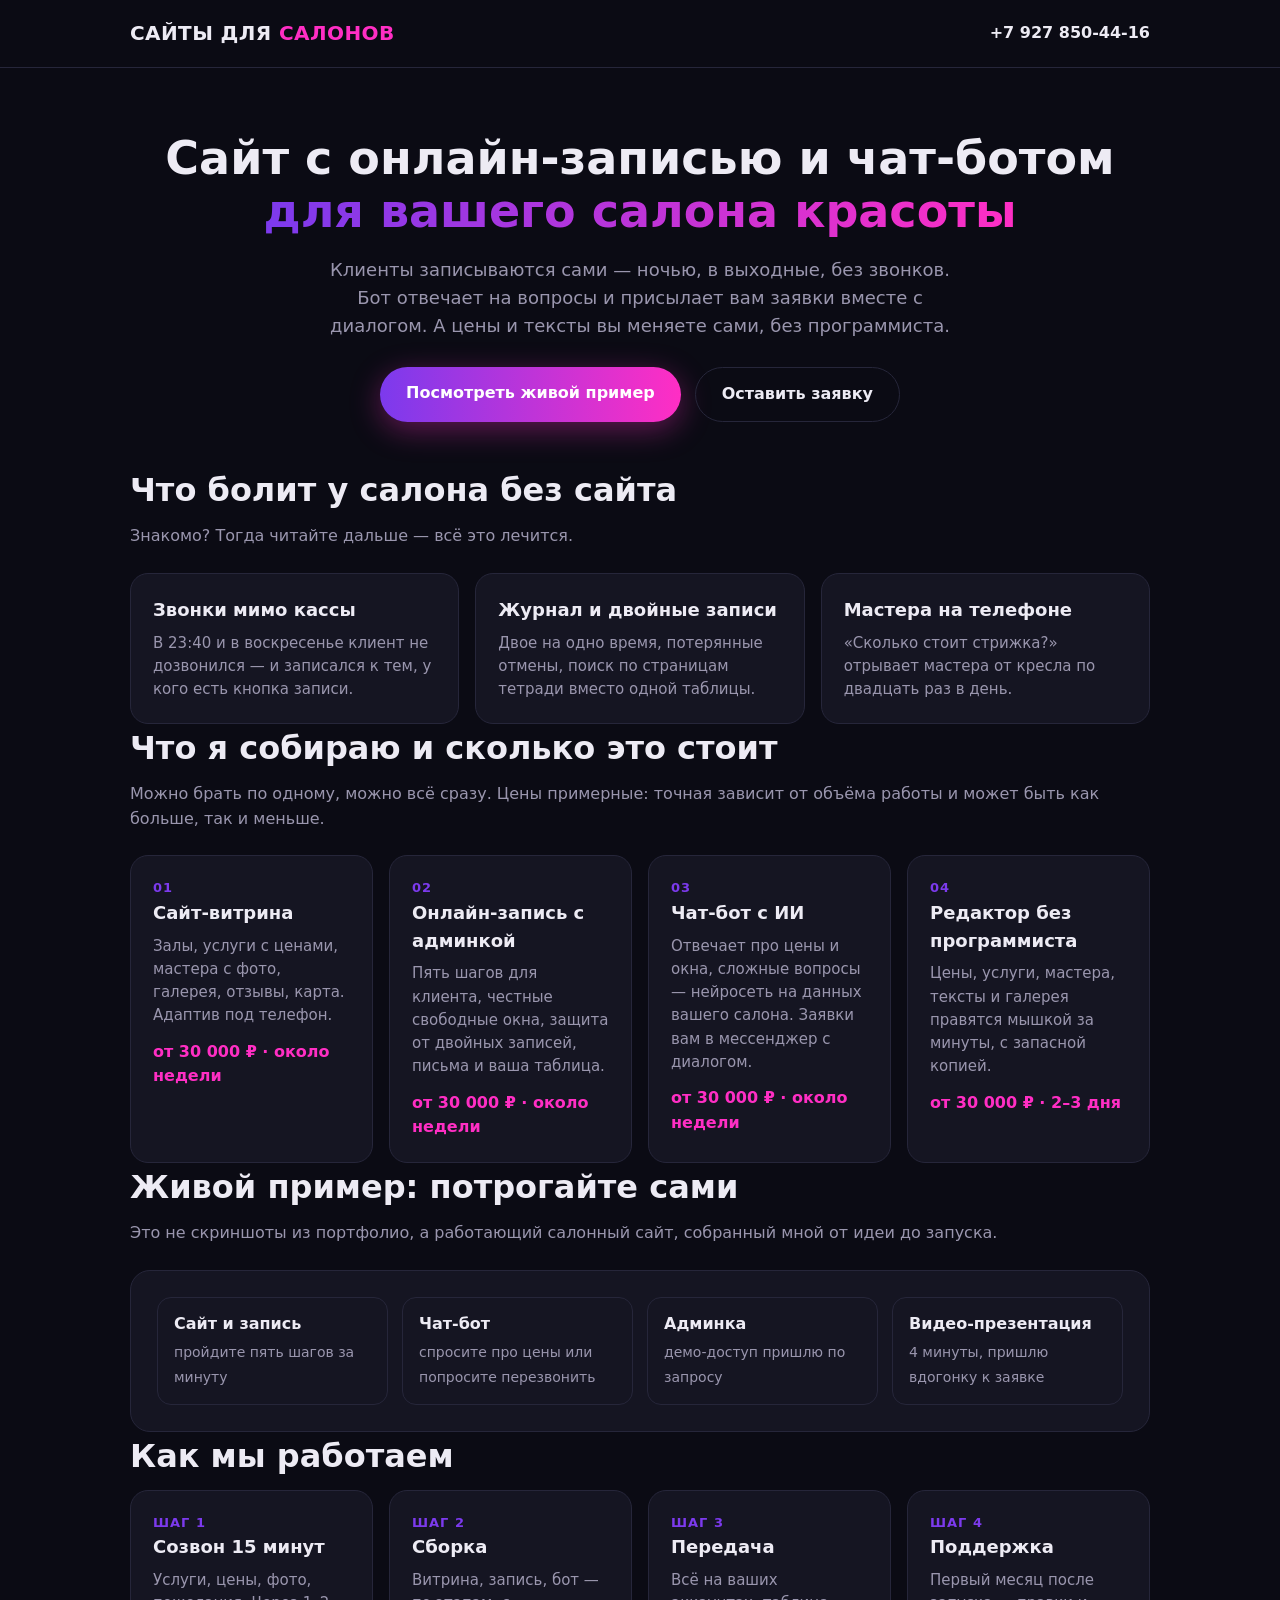
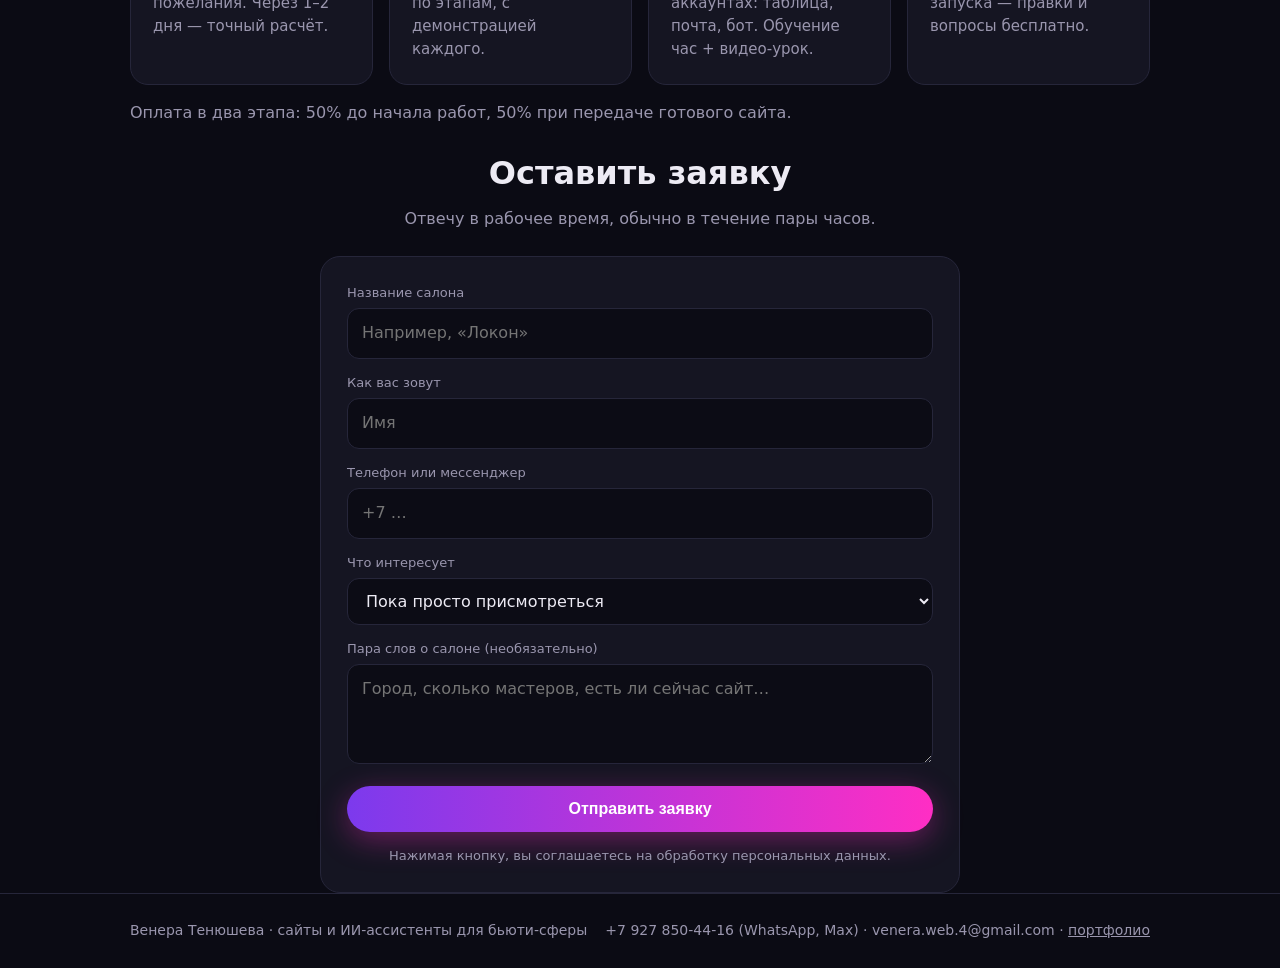
==== uslugi/index.html @ 6868dab9 "Лендинг услуги + приём заявок leadusl: uslugi/index.html" ====
<!DOCTYPE html>
<html lang="ru">
<head>
<meta charset="utf-8">
<meta name="viewport" content="width=device-width, initial-scale=1">
<title>Сайты и чат-боты для салонов красоты — Венера Тенюшева</title>
<meta name="description" content="Сайт с онлайн-записью, админкой и чат-ботом для парикмахерской или салона красоты. Живой пример, видео-презентация, цены от 30 000 ₽.">
<link rel="icon" href="data:image/svg+xml,%3Csvg xmlns='http://www.w3.org/2000/svg' viewBox='0 0 100 100'%3E%3Ctext y='.9em' font-size='90'%3E✂️%3C/text%3E%3C/svg%%">
<style>
:root{--bg:#0b0b14;--card:#151522;--line:#26263a;--violet:#7c3aed;--mag:#ff2ec4;--milk:#edebf4;--mut:#9a96ae;--deep:#4c2e9e}
*{margin:0;padding:0;box-sizing:border-box}
body{background:var(--bg);color:var(--milk);font:16px/1.55 "Segoe UI",system-ui,sans-serif}
.wrap{max-width:1060px;margin:0 auto;padding:0 20px}
header{padding:18px 0;border-bottom:1px solid var(--line)}
header .wrap{display:flex;justify-content:space-between;align-items:center;gap:14px;flex-wrap:wrap}
.logo{font-weight:800;font-size:20px;letter-spacing:.4px}
.logo b{color:var(--mag)}
header .tel{color:var(--milk);text-decoration:none;font-weight:600}
.hero{padding:64px 0 44px;text-align:center}
.hero h1{font-size:clamp(28px,5vw,46px);line-height:1.15;font-weight:800}
.hero h1 span{background:linear-gradient(90deg,var(--violet),var(--mag));-webkit-background-clip:text;background-clip:text;color:transparent}
.hero p.lead{max-width:640px;margin:18px auto 0;color:var(--mut);font-size:18px}
.btns{margin-top:28px;display:flex;gap:14px;justify-content:center;flex-wrap:wrap}
.btn{display:inline-block;padding:14px 26px;border-radius:999px;font-weight:700;text-decoration:none;border:0;cursor:pointer;font-size:16px}
.btn--g{background:linear-gradient(90deg,var(--violet),var(--mag));color:#fff;box-shadow:0 8px 30px rgba(255,46,196,.35)}
.btn--o{border:1.5px solid var(--line);color:var(--milk);background:transparent}
section{padding:44px 0}
h2{font-size:clamp(22px,3.4vw,32px);font-weight:800;margin-bottom:8px}
.sub{color:var(--mut);margin-bottom:24px}
.grid{display:grid;gap:16px;grid-template-columns:repeat(auto-fit,minmax(240px,1fr))}
.card{background:var(--card);border:1px solid var(--line);border-radius:18px;padding:22px}
.card h3{font-size:18px;margin-bottom:8px}
.card p{color:var(--mut);font-size:15px}
.card .price{margin-top:12px;font-weight:800;color:var(--mag)}
.num{font-size:13px;font-weight:800;color:var(--violet);letter-spacing:1px}
.demo{background:var(--card);border:1px solid var(--line);border-radius:20px;padding:26px;display:grid;gap:14px;grid-template-columns:repeat(auto-fit,minmax(220px,1fr))}
.demo a{color:var(--milk);text-decoration:none;border:1.5px solid var(--line);border-radius:14px;padding:14px 16px;display:block}
.demo a:hover{border-color:var(--mag)}
.demo a b{display:block;margin-bottom:4px}
.demo a span{color:var(--mut);font-size:14px}
form{background:var(--card);border:1px solid var(--line);border-radius:20px;padding:26px;display:grid;gap:14px;max-width:640px;margin:0 auto}
label{font-size:13px;color:var(--mut);display:block;margin-bottom:5px}
input,select,textarea{width:100%;background:#0c0c15;border:1.5px solid var(--line);border-radius:12px;color:var(--milk);padding:12px 14px;font:inherit}
input:focus,select:focus,textarea:focus{outline:none;border-color:var(--violet)}
.fnote{color:var(--mut);font-size:13px;text-align:center}
#form-ok{display:none;text-align:center;padding:30px 10px;font-size:18px}
footer{border-top:1px solid var(--line);padding:26px 0;color:var(--mut);font-size:14px}
footer .wrap{display:flex;justify-content:space-between;gap:12px;flex-wrap:wrap}
@media(max-width:640px){.hero{padding:44px 0 32px}}
</style>
</head>
<body>
<header><div class="wrap">
  <span class="logo">САЙТЫ ДЛЯ <b>САЛОНОВ</b></span>
  <a class="tel" href="tel:+79278504416">+7 927 850-44-16</a>
</div></header>

<div class="hero wrap">
  <h1>Сайт с онлайн-записью и чат-ботом<br><span>для вашего салона красоты</span></h1>
  <p class="lead">Клиенты записываются сами — ночью, в выходные, без звонков. Бот отвечает на вопросы и присылает вам заявки вместе с диалогом. А цены и тексты вы меняете сами, без программиста.</p>
  <div class="btns">
    <a class="btn btn--g" href="https://venera0207.github.io/eclat-studio/" target="_blank" rel="noopener">Посмотреть живой пример</a>
    <a class="btn btn--o" href="#zayavka">Оставить заявку</a>
  </div>
</div>

<section class="wrap">
  <h2>Что болит у салона без сайта</h2>
  <p class="sub">Знакомо? Тогда читайте дальше — всё это лечится.</p>
  <div class="grid">
    <div class="card"><h3>Звонки мимо кассы</h3><p>В 23:40 и в воскресенье клиент не дозвонился — и записался к тем, у кого есть кнопка записи.</p></div>
    <div class="card"><h3>Журнал и двойные записи</h3><p>Двое на одно время, потерянные отмены, поиск по страницам тетради вместо одной таблицы.</p></div>
    <div class="card"><h3>Мастера на телефоне</h3><p>«Сколько стоит стрижка?» отрывает мастера от кресла по двадцать раз в день.</p></div>
  </div>
</section>

<section class="wrap">
  <h2>Что я собираю и сколько это стоит</h2>
  <p class="sub">Можно брать по одному, можно всё сразу. Цены примерные: точная зависит от объёма работы и может быть как больше, так и меньше.</p>
  <div class="grid">
    <div class="card"><div class="num">01</div><h3>Сайт-витрина</h3><p>Залы, услуги с ценами, мастера с фото, галерея, отзывы, карта. Адаптив под телефон.</p><div class="price">от 30 000 ₽ · около недели</div></div>
    <div class="card"><div class="num">02</div><h3>Онлайн-запись с админкой</h3><p>Пять шагов для клиента, честные свободные окна, защита от двойных записей, письма и ваша таблица.</p><div class="price">от 30 000 ₽ · около недели</div></div>
    <div class="card"><div class="num">03</div><h3>Чат-бот с ИИ</h3><p>Отвечает про цены и окна, сложные вопросы — нейросеть на данных вашего салона. Заявки вам в мессенджер с диалогом.</p><div class="price">от 30 000 ₽ · около недели</div></div>
    <div class="card"><div class="num">04</div><h3>Редактор без программиста</h3><p>Цены, услуги, мастера, тексты и галерея правятся мышкой за минуты, с запасной копией.</p><div class="price">от 30 000 ₽ · 2–3 дня</div></div>
  </div>
</section>

<section class="wrap">
  <h2>Живой пример: потрогайте сами</h2>
  <p class="sub">Это не скриншоты из портфолио, а работающий салонный сайт, собранный мной от идеи до запуска.</p>
  <div class="demo">
    <a href="https://venera0207.github.io/eclat-studio/" target="_blank" rel="noopener"><b>Сайт и запись</b><span>пройдите пять шагов за минуту</span></a>
    <a href="https://venera0207.github.io/eclat-studio/?chat=1" target="_blank" rel="noopener"><b>Чат-бот</b><span>спросите про цены или попросите перезвонить</span></a>
    <a href="https://venera0207.github.io/eclat-studio/admin.html" target="_blank" rel="noopener"><b>Админка</b><span>демо-доступ пришлю по запросу</span></a>
    <a href="#zayavka"><b>Видео-презентация</b><span>4 минуты, пришлю вдогонку к заявке</span></a>
  </div>
</section>

<section class="wrap">
  <h2>Как мы работаем</h2>
  <div class="grid">
    <div class="card"><div class="num">ШАГ 1</div><h3>Созвон 15 минут</h3><p>Услуги, цены, фото, пожелания. Через 1–2 дня — точный расчёт.</p></div>
    <div class="card"><div class="num">ШАГ 2</div><h3>Сборка</h3><p>Витрина, запись, бот — по этапам, с демонстрацией каждого.</p></div>
    <div class="card"><div class="num">ШАГ 3</div><h3>Передача</h3><p>Всё на ваших аккаунтах: таблица, почта, бот. Обучение час + видео-урок.</p></div>
    <div class="card"><div class="num">ШАГ 4</div><h3>Поддержка</h3><p>Первый месяц после запуска — правки и вопросы бесплатно.</p></div>
  </div>
  <p class="sub" style="margin-top:16px">Оплата в два этапа: 50% до начала работ, 50% при передаче готового сайта.</p>
</section>

<section class="wrap" id="zayavka">
  <h2 style="text-align:center">Оставить заявку</h2>
  <p class="sub" style="text-align:center">Отвечу в рабочее время, обычно в течение пары часов.</p>
  <form id="f">
    <div><label>Название салона</label><input name="salon" placeholder="Например, «Локон»"></div>
    <div><label>Как вас зовут</label><input name="name" placeholder="Имя"></div>
    <div><label>Телефон или мессенджер</label><input name="contact" placeholder="+7 …"></div>
    <div><label>Что интересует</label>
      <select name="want">
        <option>Пока просто присмотреться</option>
        <option>Сайт-витрина</option>
        <option>Онлайн-запись с админкой</option>
        <option>Чат-бот</option>
        <option>Редактор содержимого</option>
        <option>Всё вместе</option>
      </select></div>
    <div><label>Пара слов о салоне (необязательно)</label><textarea name="comment" rows="3" placeholder="Город, сколько мастеров, есть ли сейчас сайт…"></textarea></div>
    <button class="btn btn--g" type="submit">Отправить заявку</button>
    <p class="fnote">Нажимая кнопку, вы соглашаетесь на обработку персональных данных.</p>
  </form>
  <div id="form-ok">Заявка улетела! Отвечу в рабочее время, обычно в течение пары часов. 💜</div>
</section>

<footer><div class="wrap">
  <span>Венера Тенюшева · сайты и ИИ-ассистенты для бьюти-сферы</span>
  <span>+7 927 850-44-16 (WhatsApp, Max) · venera.web.4@gmail.com · <a href="https://venera0207.github.io/venera-portfolio/" style="color:var(--mut)">портфолио</a></span>
</div></footer>

<script src="../site-data.js"></script>
<script>
(function () {
  'use strict';
  var PIPE = (window.SETTINGS && SETTINGS.pipeUrl) ? SETTINGS.pipeUrl : '';
  function jsonp(url, params, cb, fail) {
    var name = 'usl_cb_' + Math.random().toString(36).slice(2);
    var sc = document.createElement('script'), done = false;
    var timer = setTimeout(function () { cleanup(); fail && fail(); }, 25000);
    function cleanup() { clearTimeout(timer); try { delete window[name]; } catch (e) {} if (sc.parentNode) sc.parentNode.removeChild(sc); }
    window[name] = function (d) { if (done) return; done = true; cleanup(); cb(d); };
    params.callback = name;
    sc.onerror = function () { if (done) return; done = true; cleanup(); fail && fail(); };
    sc.src = url + (url.indexOf('?') >= 0 ? '&' : '?') + Object.keys(params).map(function (k) { return encodeURIComponent(k) + '=' + encodeURIComponent(params[k]); }).join('&');
    document.head.appendChild(sc);
  }
  function formSubmitBackup(v) {
    return fetch('https://formsubmit.co/ajax/venera.web.4@gmail.com', {
      method: 'POST', headers: { 'Content-Type': 'application/json', 'Accept': 'application/json' },
      body: JSON.stringify({ _subject: 'Заявка на сайт для салона: ' + (v.salon || v.name), _template: 'table', _captcha: 'false',
        'Салон': v.salon, 'Имя': v.name, 'Контакт': v.contact, 'Интересует': v.want, 'Комментарий': v.comment })
    }).then(function (r) { return r.json(); }).then(function (j) { return !!(j && (j.success === 'true' || j.success === true)); });
  }
  document.getElementById('f').addEventListener('submit', function (e) {
    e.preventDefault();
    var f = e.target, v = {
      salon: f.salon.value.trim(), name: f.name.value.trim(), contact: f.contact.value.trim(),
      want: f.want.value, comment: f.comment.value.trim()
    };
    if (v.contact.replace(/\D/g, '').length < 6 && !v.contact) { f.contact.focus(); return; }
    var btn = f.querySelector('button'); btn.disabled = true; btn.textContent = 'Отправляем…';
    function ok() { f.style.display = 'none'; document.getElementById('form-ok').style.display = 'block'; }
    function backup() { formSubmitBackup(v).then(ok, ok); }   /* письмо-дублёр; если и оно молчит — всё равно показываем успех и позвоним сами */
    if (PIPE) jsonp(PIPE, { action: 'leadusl', salon: v.salon, name: v.name, contact: v.contact, want: v.want, comment: v.comment },
      function (d) { if (d && d.ok) ok(); else backup(); }, backup);
    else backup();
  });
})();
</script>
</body>
</html>
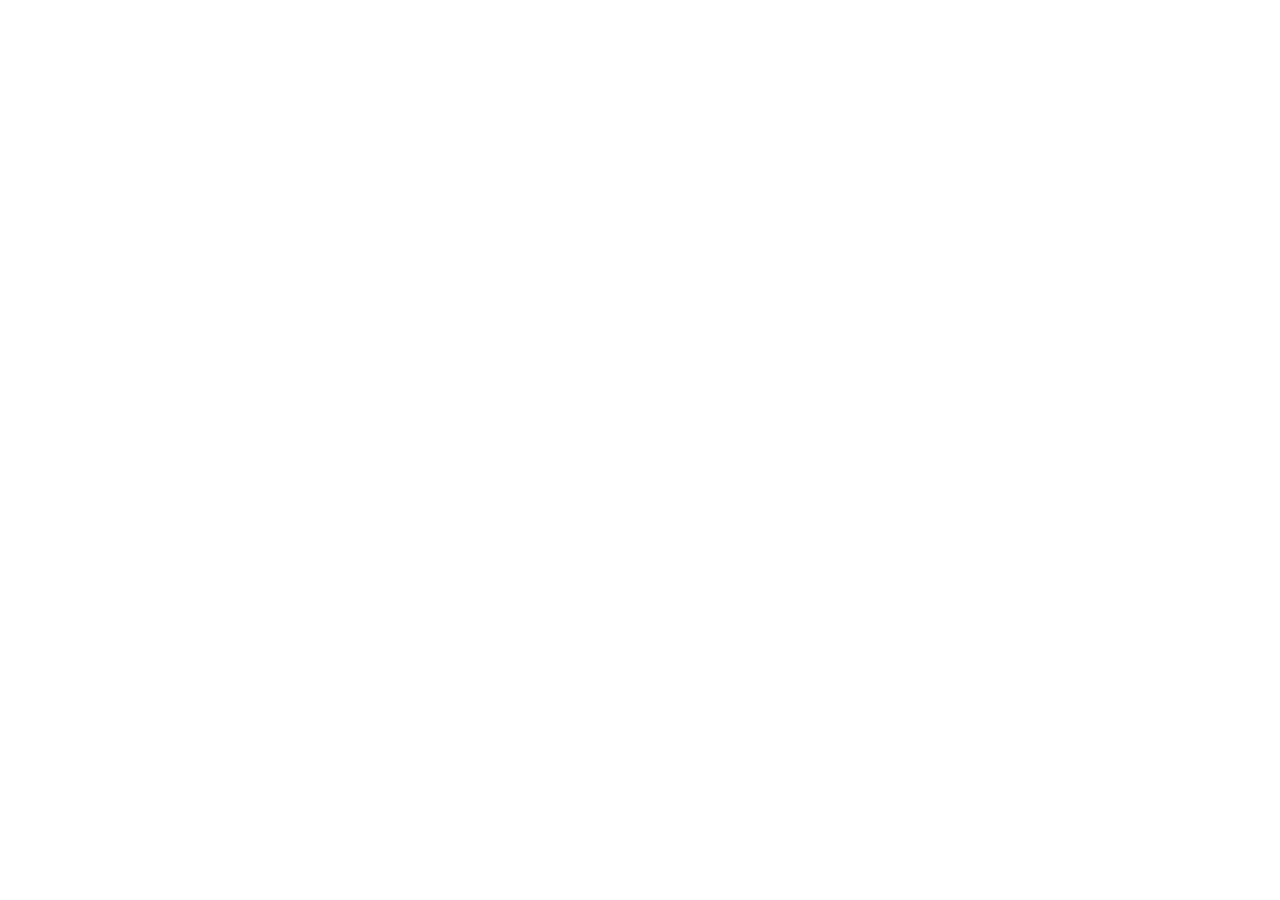
==== commit 500d2fcd: "v2.5: продажи вынесены из салона — труба записи снова чисто клиентская - бот заявок, «голова» ИИ и л" ====
--- a/uslugi/index.html
+++ b/uslugi/index.html
@@ -3,176 +3,21 @@
 <head>
 <meta charset="utf-8">
 <meta name="viewport" content="width=device-width, initial-scale=1">
-<title>Сайты и чат-боты для салонов красоты — Венера Тенюшева</title>
-<meta name="description" content="Сайт с онлайн-записью, админкой и чат-ботом для парикмахерской или салона красоты. Живой пример, видео-презентация, цены от 30 000 ₽.">
-<link rel="icon" href="data:image/svg+xml,%3Csvg xmlns='http://www.w3.org/2000/svg' viewBox='0 0 100 100'%3E%3Ctext y='.9em' font-size='90'%3E✂️%3C/text%3E%3C/svg%%">
+<title>Страница переехала — Венера Тенюшева</title>
+<meta http-equiv="refresh" content="0; url=https://venera0207.github.io/venera-sales/">
+<link rel="canonical" href="https://venera0207.github.io/venera-sales/">
 <style>
-:root{--bg:#0b0b14;--card:#151522;--line:#26263a;--violet:#7c3aed;--mag:#ff2ec4;--milk:#edebf4;--mut:#9a96ae;--deep:#4c2e9e}
-*{margin:0;padding:0;box-sizing:border-box}
-body{background:var(--bg);color:var(--milk);font:16px/1.55 "Segoe UI",system-ui,sans-serif}
-.wrap{max-width:1060px;margin:0 auto;padding:0 20px}
-header{padding:18px 0;border-bottom:1px solid var(--line)}
-header .wrap{display:flex;justify-content:space-between;align-items:center;gap:14px;flex-wrap:wrap}
-.logo{font-weight:800;font-size:20px;letter-spacing:.4px}
-.logo b{color:var(--mag)}
-header .tel{color:var(--milk);text-decoration:none;font-weight:600}
-.hero{padding:64px 0 44px;text-align:center}
-.hero h1{font-size:clamp(28px,5vw,46px);line-height:1.15;font-weight:800}
-.hero h1 span{background:linear-gradient(90deg,var(--violet),var(--mag));-webkit-background-clip:text;background-clip:text;color:transparent}
-.hero p.lead{max-width:640px;margin:18px auto 0;color:var(--mut);font-size:18px}
-.btns{margin-top:28px;display:flex;gap:14px;justify-content:center;flex-wrap:wrap}
-.btn{display:inline-block;padding:14px 26px;border-radius:999px;font-weight:700;text-decoration:none;border:0;cursor:pointer;font-size:16px}
-.btn--g{background:linear-gradient(90deg,var(--violet),var(--mag));color:#fff;box-shadow:0 8px 30px rgba(255,46,196,.35)}
-.btn--o{border:1.5px solid var(--line);color:var(--milk);background:transparent}
-section{padding:44px 0}
-h2{font-size:clamp(22px,3.4vw,32px);font-weight:800;margin-bottom:8px}
-.sub{color:var(--mut);margin-bottom:24px}
-.grid{display:grid;gap:16px;grid-template-columns:repeat(auto-fit,minmax(240px,1fr))}
-.card{background:var(--card);border:1px solid var(--line);border-radius:18px;padding:22px}
-.card h3{font-size:18px;margin-bottom:8px}
-.card p{color:var(--mut);font-size:15px}
-.card .price{margin-top:12px;font-weight:800;color:var(--mag)}
-.num{font-size:13px;font-weight:800;color:var(--violet);letter-spacing:1px}
-.demo{background:var(--card);border:1px solid var(--line);border-radius:20px;padding:26px;display:grid;gap:14px;grid-template-columns:repeat(auto-fit,minmax(220px,1fr))}
-.demo a{color:var(--milk);text-decoration:none;border:1.5px solid var(--line);border-radius:14px;padding:14px 16px;display:block}
-.demo a:hover{border-color:var(--mag)}
-.demo a b{display:block;margin-bottom:4px}
-.demo a span{color:var(--mut);font-size:14px}
-form{background:var(--card);border:1px solid var(--line);border-radius:20px;padding:26px;display:grid;gap:14px;max-width:640px;margin:0 auto}
-label{font-size:13px;color:var(--mut);display:block;margin-bottom:5px}
-input,select,textarea{width:100%;background:#0c0c15;border:1.5px solid var(--line);border-radius:12px;color:var(--milk);padding:12px 14px;font:inherit}
-input:focus,select:focus,textarea:focus{outline:none;border-color:var(--violet)}
-.fnote{color:var(--mut);font-size:13px;text-align:center}
-#form-ok{display:none;text-align:center;padding:30px 10px;font-size:18px}
-footer{border-top:1px solid var(--line);padding:26px 0;color:var(--mut);font-size:14px}
-footer .wrap{display:flex;justify-content:space-between;gap:12px;flex-wrap:wrap}
-@media(max-width:640px){.hero{padding:44px 0 32px}}
+body{margin:0;min-height:100vh;display:flex;align-items:center;justify-content:center;
+  background:#0b0b14;color:#edebf4;font:16px/1.6 "Segoe UI",system-ui,sans-serif;text-align:center;padding:24px}
+a{color:#c4a6ff}
 </style>
 </head>
 <body>
-<header><div class="wrap">
-  <span class="logo">САЙТЫ ДЛЯ <b>САЛОНОВ</b></span>
-  <a class="tel" href="tel:+79278504416">+7 927 850-44-16</a>
-</div></header>
-
-<div class="hero wrap">
-  <h1>Сайт с онлайн-записью и чат-ботом<br><span>для вашего салона красоты</span></h1>
-  <p class="lead">Клиенты записываются сами — ночью, в выходные, без звонков. Бот отвечает на вопросы и присылает вам заявки вместе с диалогом. А цены и тексты вы меняете сами, без программиста.</p>
-  <div class="btns">
-    <a class="btn btn--g" href="https://venera0207.github.io/eclat-studio/" target="_blank" rel="noopener">Посмотреть живой пример</a>
-    <a class="btn btn--o" href="#zayavka">Оставить заявку</a>
-  </div>
+<div>
+  <p>Страница переехала в свой дом 🙂</p>
+  <p><a href="https://venera0207.github.io/venera-sales/">https://venera0207.github.io/venera-sales/</a></p>
+  <p style="opacity:.7;font-size:14px">Переход начнётся сам через секунду.</p>
 </div>
-
-<section class="wrap">
-  <h2>Что болит у салона без сайта</h2>
-  <p class="sub">Знакомо? Тогда читайте дальше — всё это лечится.</p>
-  <div class="grid">
-    <div class="card"><h3>Звонки мимо кассы</h3><p>В 23:40 и в воскресенье клиент не дозвонился — и записался к тем, у кого есть кнопка записи.</p></div>
-    <div class="card"><h3>Журнал и двойные записи</h3><p>Двое на одно время, потерянные отмены, поиск по страницам тетради вместо одной таблицы.</p></div>
-    <div class="card"><h3>Мастера на телефоне</h3><p>«Сколько стоит стрижка?» отрывает мастера от кресла по двадцать раз в день.</p></div>
-  </div>
-</section>
-
-<section class="wrap">
-  <h2>Что я собираю и сколько это стоит</h2>
-  <p class="sub">Можно брать по одному, можно всё сразу. Цены примерные: точная зависит от объёма работы и может быть как больше, так и меньше.</p>
-  <div class="grid">
-    <div class="card"><div class="num">01</div><h3>Сайт-витрина</h3><p>Залы, услуги с ценами, мастера с фото, галерея, отзывы, карта. Адаптив под телефон.</p><div class="price">от 30 000 ₽ · около недели</div></div>
-    <div class="card"><div class="num">02</div><h3>Онлайн-запись с админкой</h3><p>Пять шагов для клиента, честные свободные окна, защита от двойных записей, письма и ваша таблица.</p><div class="price">от 30 000 ₽ · около недели</div></div>
-    <div class="card"><div class="num">03</div><h3>Чат-бот с ИИ</h3><p>Отвечает про цены и окна, сложные вопросы — нейросеть на данных вашего салона. Заявки вам в мессенджер с диалогом.</p><div class="price">от 30 000 ₽ · около недели</div></div>
-    <div class="card"><div class="num">04</div><h3>Редактор без программиста</h3><p>Цены, услуги, мастера, тексты и галерея правятся мышкой за минуты, с запасной копией.</p><div class="price">от 30 000 ₽ · 2–3 дня</div></div>
-  </div>
-</section>
-
-<section class="wrap">
-  <h2>Живой пример: потрогайте сами</h2>
-  <p class="sub">Это не скриншоты из портфолио, а работающий салонный сайт, собранный мной от идеи до запуска.</p>
-  <div class="demo">
-    <a href="https://venera0207.github.io/eclat-studio/" target="_blank" rel="noopener"><b>Сайт и запись</b><span>пройдите пять шагов за минуту</span></a>
-    <a href="https://venera0207.github.io/eclat-studio/?chat=1" target="_blank" rel="noopener"><b>Чат-бот</b><span>спросите про цены или попросите перезвонить</span></a>
-    <a href="https://venera0207.github.io/eclat-studio/admin.html" target="_blank" rel="noopener"><b>Админка</b><span>демо-доступ пришлю по запросу</span></a>
-    <a href="#zayavka"><b>Видео-презентация</b><span>4 минуты, пришлю вдогонку к заявке</span></a>
-  </div>
-</section>
-
-<section class="wrap">
-  <h2>Как мы работаем</h2>
-  <div class="grid">
-    <div class="card"><div class="num">ШАГ 1</div><h3>Созвон 15 минут</h3><p>Услуги, цены, фото, пожелания. Через 1–2 дня — точный расчёт.</p></div>
-    <div class="card"><div class="num">ШАГ 2</div><h3>Сборка</h3><p>Витрина, запись, бот — по этапам, с демонстрацией каждого.</p></div>
-    <div class="card"><div class="num">ШАГ 3</div><h3>Передача</h3><p>Всё на ваших аккаунтах: таблица, почта, бот. Обучение час + видео-урок.</p></div>
-    <div class="card"><div class="num">ШАГ 4</div><h3>Поддержка</h3><p>Первый месяц после запуска — правки и вопросы бесплатно.</p></div>
-  </div>
-  <p class="sub" style="margin-top:16px">Оплата в два этапа: 50% до начала работ, 50% при передаче готового сайта.</p>
-</section>
-
-<section class="wrap" id="zayavka">
-  <h2 style="text-align:center">Оставить заявку</h2>
-  <p class="sub" style="text-align:center">Отвечу в рабочее время, обычно в течение пары часов.</p>
-  <form id="f">
-    <div><label>Название салона</label><input name="salon" placeholder="Например, «Локон»"></div>
-    <div><label>Как вас зовут</label><input name="name" placeholder="Имя"></div>
-    <div><label>Телефон или мессенджер</label><input name="contact" placeholder="+7 …"></div>
-    <div><label>Что интересует</label>
-      <select name="want">
-        <option>Пока просто присмотреться</option>
-        <option>Сайт-витрина</option>
-        <option>Онлайн-запись с админкой</option>
-        <option>Чат-бот</option>
-        <option>Редактор содержимого</option>
-        <option>Всё вместе</option>
-      </select></div>
-    <div><label>Пара слов о салоне (необязательно)</label><textarea name="comment" rows="3" placeholder="Город, сколько мастеров, есть ли сейчас сайт…"></textarea></div>
-    <button class="btn btn--g" type="submit">Отправить заявку</button>
-    <p class="fnote">Нажимая кнопку, вы соглашаетесь на обработку персональных данных.</p>
-  </form>
-  <div id="form-ok">Заявка улетела! Отвечу в рабочее время, обычно в течение пары часов. 💜</div>
-</section>
-
-<footer><div class="wrap">
-  <span>Венера Тенюшева · сайты и ИИ-ассистенты для бьюти-сферы</span>
-  <span>+7 927 850-44-16 (WhatsApp, Max) · venera.web.4@gmail.com · <a href="https://venera0207.github.io/venera-portfolio/" style="color:var(--mut)">портфолио</a></span>
-</div></footer>
-
-<script src="../site-data.js"></script>
-<script>
-(function () {
-  'use strict';
-  var PIPE = (window.SETTINGS && SETTINGS.pipeUrl) ? SETTINGS.pipeUrl : '';
-  function jsonp(url, params, cb, fail) {
-    var name = 'usl_cb_' + Math.random().toString(36).slice(2);
-    var sc = document.createElement('script'), done = false;
-    var timer = setTimeout(function () { cleanup(); fail && fail(); }, 25000);
-    function cleanup() { clearTimeout(timer); try { delete window[name]; } catch (e) {} if (sc.parentNode) sc.parentNode.removeChild(sc); }
-    window[name] = function (d) { if (done) return; done = true; cleanup(); cb(d); };
-    params.callback = name;
-    sc.onerror = function () { if (done) return; done = true; cleanup(); fail && fail(); };
-    sc.src = url + (url.indexOf('?') >= 0 ? '&' : '?') + Object.keys(params).map(function (k) { return encodeURIComponent(k) + '=' + encodeURIComponent(params[k]); }).join('&');
-    document.head.appendChild(sc);
-  }
-  function formSubmitBackup(v) {
-    return fetch('https://formsubmit.co/ajax/venera.web.4@gmail.com', {
-      method: 'POST', headers: { 'Content-Type': 'application/json', 'Accept': 'application/json' },
-      body: JSON.stringify({ _subject: 'Заявка на сайт для салона: ' + (v.salon || v.name), _template: 'table', _captcha: 'false',
-        'Салон': v.salon, 'Имя': v.name, 'Контакт': v.contact, 'Интересует': v.want, 'Комментарий': v.comment })
-    }).then(function (r) { return r.json(); }).then(function (j) { return !!(j && (j.success === 'true' || j.success === true)); });
-  }
-  document.getElementById('f').addEventListener('submit', function (e) {
-    e.preventDefault();
-    var f = e.target, v = {
-      salon: f.salon.value.trim(), name: f.name.value.trim(), contact: f.contact.value.trim(),
-      want: f.want.value, comment: f.comment.value.trim()
-    };
-    if (v.contact.replace(/\D/g, '').length < 6 && !v.contact) { f.contact.focus(); return; }
-    var btn = f.querySelector('button'); btn.disabled = true; btn.textContent = 'Отправляем…';
-    function ok() { f.style.display = 'none'; document.getElementById('form-ok').style.display = 'block'; }
-    function backup() { formSubmitBackup(v).then(ok, ok); }   /* письмо-дублёр; если и оно молчит — всё равно показываем успех и позвоним сами */
-    if (PIPE) jsonp(PIPE, { action: 'leadusl', salon: v.salon, name: v.name, contact: v.contact, want: v.want, comment: v.comment },
-      function (d) { if (d && d.ok) ok(); else backup(); }, backup);
-    else backup();
-  });
-})();
-</script>
+<script>location.replace('https://venera0207.github.io/venera-sales/');</script>
 </body>
 </html>
